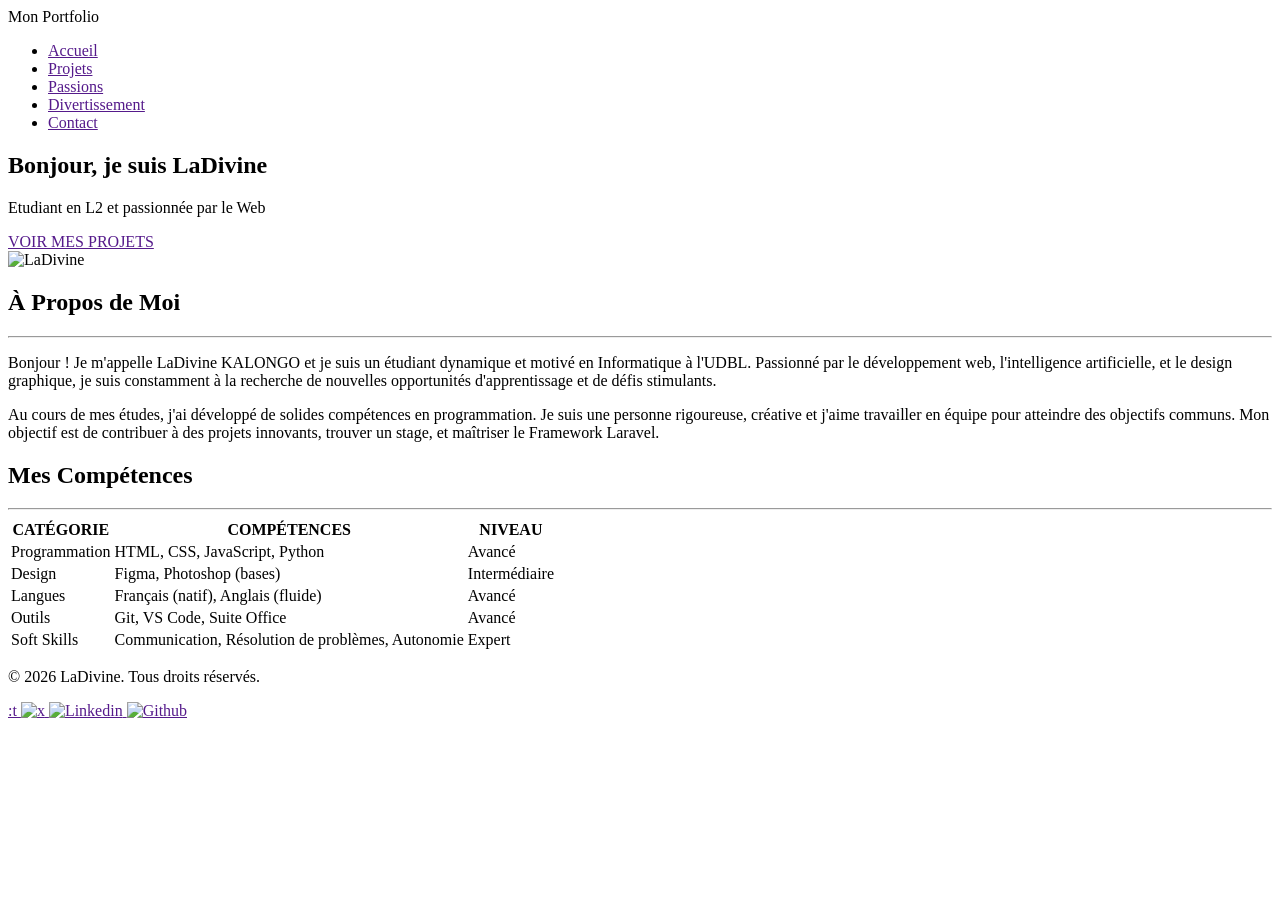
==== index.html @ 78f11c1e "Ajout" ====
<!DOCTYPE html>
<html lang="fr">
<head>
    <meta charset="UTF-8">
    <meta name="viewport" content="width=device-width, initial-scale=1.0">
    <title>Mon Portfolio</title>
</head>
<body>

    <header>
        <nav>
            <div>Mon Portfolio</div>
            <ul>
                <li><a href="">Accueil</a></li>
                <li><a href="">Projets</a></li>
                <li><a href="">Passions</a></li>
                <li><a href="">Divertissement</a></li>
                <li><a href="">Contact</a></li>
            </ul>
        </nav>
    </header>

    <main>
        <section>
            <div>
                <h1>Bonjour, je suis LaDivine</h1>
                <p>Etudiant en L2 et passionnée par le Web</p>
                <a href="">VOIR MES PROJETS</a>
            </div>
            <div>
                <img src="C:\Users\Ladivine\Desktop\Mon-portfolio-2026-main\Image\Ladivine.jpg" alt="LaDivine" width="200">
            </div>
        </section>

        <section>
            <h2>À Propos de Moi</h2>
            <hr>
            <p>
                Bonjour ! Je m'appelle LaDivine KALONGO et je suis un étudiant dynamique et motivé en 
                Informatique à l'UDBL. Passionné par le développement web, l'intelligence artificielle, et le 
                design graphique, je suis constamment à la recherche de nouvelles opportunités 
                d'apprentissage et de défis stimulants.
            </p>
            <p>
                Au cours de mes études, j'ai développé de solides compétences en programmation. Je suis 
                une personne rigoureuse, créative et j'aime travailler en équipe pour atteindre des objectifs 
                communs. Mon objectif est de contribuer à des projets innovants, trouver un stage, et 
                maîtriser le Framework Laravel.
            </p>
        </section>

        <section>
            <h2>Mes Compétences</h2>
            <hr>
            <table>
                <thead>
                    <tr>
                        <th>CATÉGORIE</th>
                        <th>COMPÉTENCES</th>
                        <th>NIVEAU</th>
                    </tr>
                </thead>
                <tbody>
                    <tr>
                        <td>Programmation</td>
                        <td>HTML, CSS, JavaScript, Python</td>
                        <td>Avancé</td>
                    </tr>
                    <tr>
                        <td>Design</td>
                        <td>Figma, Photoshop (bases)</td>
                        <td>Intermédiaire</td>
                    </tr>
                    <tr>
                        <td>Langues</td>
                        <td>Français (natif), Anglais (fluide)</td>
                        <td>Avancé</td>
                    </tr>
                    <tr>
                        <td>Outils</td>
                        <td>Git, VS Code, Suite Office</td>
                        <td>Avancé</td>
                    </tr>
                    <tr>
                        <td>Soft Skills</td>
                        <td>Communication, Résolution de problèmes, Autonomie</td>
                        <td>Expert</td>
                    </tr>
                </tbody>
            </table>
        </section>
    </main>

    <footer>
        <p>© 2026 LaDivine. Tous droits réservés.</p>
        <div>
            <a href="">
:t              <img src="C:\Users\Ladivine\Desktop\Mon-portfolio-2026-main\Image\Twitter.jpg" alt="x" width="50">
            </a>
            <a href="">
                <img src="C:\Users\Ladivine\Desktop\Mon-portfolio-2026-main\Image\Linkedin.jpg" alt="Linkedin" width="50">
            </a>
            <a href="">
                <img src="C:\Users\Ladivine\Desktop\Mon-portfolio-2026-main\Image\Github.jpg" alt="Github" width="50">
            </a>
        </div>
    </footer>

</body>
</html>
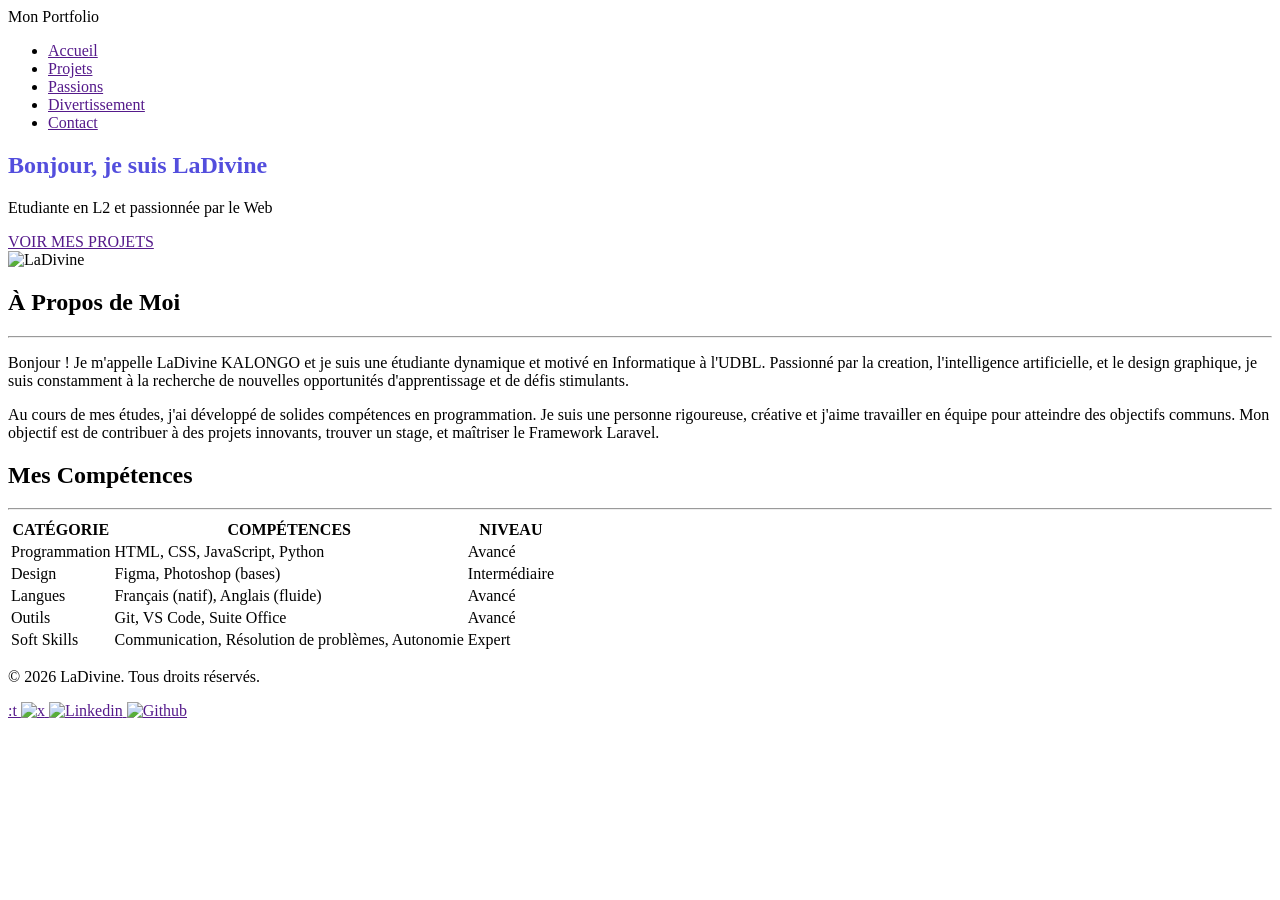
==== commit 39a67f25: "finir la maquette et initialiser le fichier du style" ====
--- a/index.html
+++ b/index.html
@@ -4,8 +4,8 @@
     <meta charset="UTF-8">
     <meta name="viewport" content="width=device-width, initial-scale=1.0">
     <title>Mon Portfolio</title>
-</head>
-<body>
+    <link rel="stylesheet" href="css/style.css">
+    <link rel="stylesheet" href="https://cdnjs.cloudflare.com/ajax/libs/font-awesome/7.0.1/css/all.min.css">
 
     <header>
         <nav>
@@ -24,7 +24,7 @@
         <section>
             <div>
                 <h1>Bonjour, je suis LaDivine</h1>
-                <p>Etudiant en L2 et passionnée par le Web</p>
+                <p>Etudiante en L2 et passionnée par le Web</p>
                 <a href="">VOIR MES PROJETS</a>
             </div>
             <div>
@@ -36,8 +36,8 @@
             <h2>À Propos de Moi</h2>
             <hr>
             <p>
-                Bonjour ! Je m'appelle LaDivine KALONGO et je suis un étudiant dynamique et motivé en 
-                Informatique à l'UDBL. Passionné par le développement web, l'intelligence artificielle, et le 
+                Bonjour ! Je m'appelle LaDivine KALONGO et je suis une étudiante dynamique et motivé en 
+                Informatique à l'UDBL. Passionné par la creation, l'intelligence artificielle, et le 
                 design graphique, je suis constamment à la recherche de nouvelles opportunités 
                 d'apprentissage et de défis stimulants.
             </p>
--- a/css/style.css
+++ b/css/style.css
@@ -0,0 +1,12 @@
+:root {
+        --Violet-doux:#6C63FF;
+        --violet-fonce:#534EDD;
+        --orange-vif:#FFA726;
+        --gris-fonce:#333;
+        --gris-tres-clair:#666;
+        --gris-clair:#F8F8F8;
+        --gris-clair:#EEE;
+    }
+h1{
+    Color: var(--violet-fonce);
+}
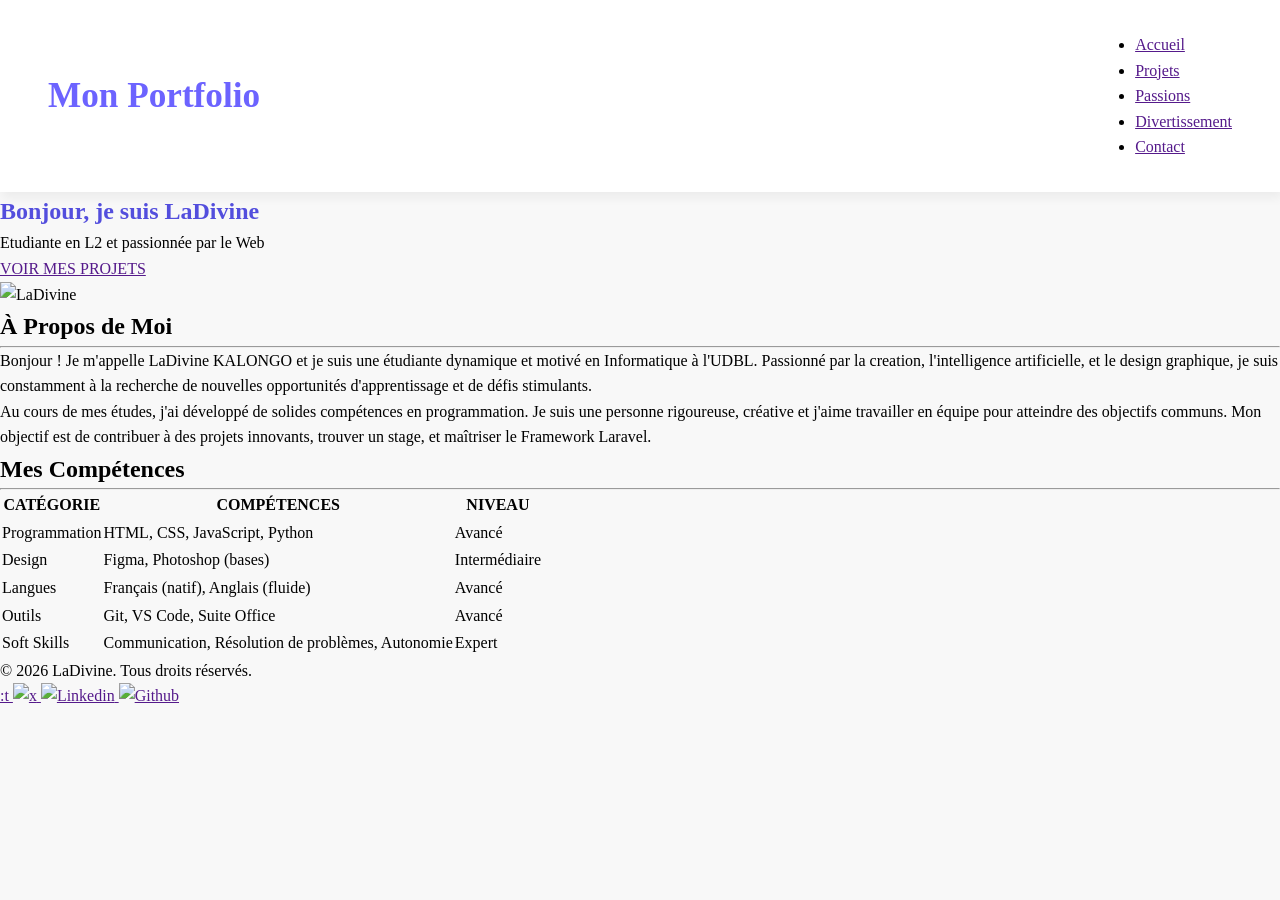
==== commit c0763d0d: "stylisaton du header" ====
--- a/index.html
+++ b/index.html
@@ -6,18 +6,22 @@
     <title>Mon Portfolio</title>
     <link rel="stylesheet" href="css/style.css">
     <link rel="stylesheet" href="https://cdnjs.cloudflare.com/ajax/libs/font-awesome/7.0.1/css/all.min.css">
-
+  <link rel="preconnect" href="https://fonts.googleapis.com">
+<link rel="preconnect" href="https://fonts.gstatic.com" crossorigin>
+<link href="https://ts.googleapis.com/css2?family=Roboto:ital,wght@0,100..900;1,100..900&display=swap" rel="stylesheet">
     <header>
-        <nav>
-            <div>Mon Portfolio</div>
-            <ul>
+        <div>
+            <a href="">Mon Portfolio</a>
+            </div>
+            <nav>
+                <ul>
                 <li><a href="">Accueil</a></li>
                 <li><a href="">Projets</a></li>
                 <li><a href="">Passions</a></li>
                 <li><a href="">Divertissement</a></li>
                 <li><a href="">Contact</a></li>
             </ul>
-        </nav>
+            </nav>
     </header>
 
     <main>
--- a/css/style.css
+++ b/css/style.css
@@ -2,11 +2,43 @@
         --Violet-doux:#6C63FF;
         --violet-fonce:#534EDD;
         --orange-vif:#FFA726;
-        --gris-fonce:#333;
-        --gris-tres-clair:#666;
-        --gris-clair:#F8F8F8;
+        --gris-tres-fonce:#333;
+        --gris-fonce:#666;
+        --gris-tres-claire:#F8F8F8;
         --gris-clair:#EEE;
     }
+
 h1{
-    Color: var(--violet-fonce);
+        color: var(--violet-fonce);
+}
+
+* {
+    margin: 0;
+    padding: 0;
+    box-sizing:border-box;
+}
+
+body {
+    background-color: var(--gris-tres-claire);
+    font-family: Roboto , sans-effet;
+    line-height: 1.6;
+
+}
+
+header{
+    background-color: white;
+    box-shadow: 2px 6px 10px rgba(0, 0,0, 0.05);
+    position:sticky;
+    top: 0;
+    z-index: 100;
+    display: flex;
+    justify-content: space-between;
+    align-items: center;
+    padding: 2rem 3rem;
+}
+header div a {
+    text-decoration: none;
+    font-size: 2.2rem;
+    font-weight: bold;
+    color: var(--Violet-doux);
 }
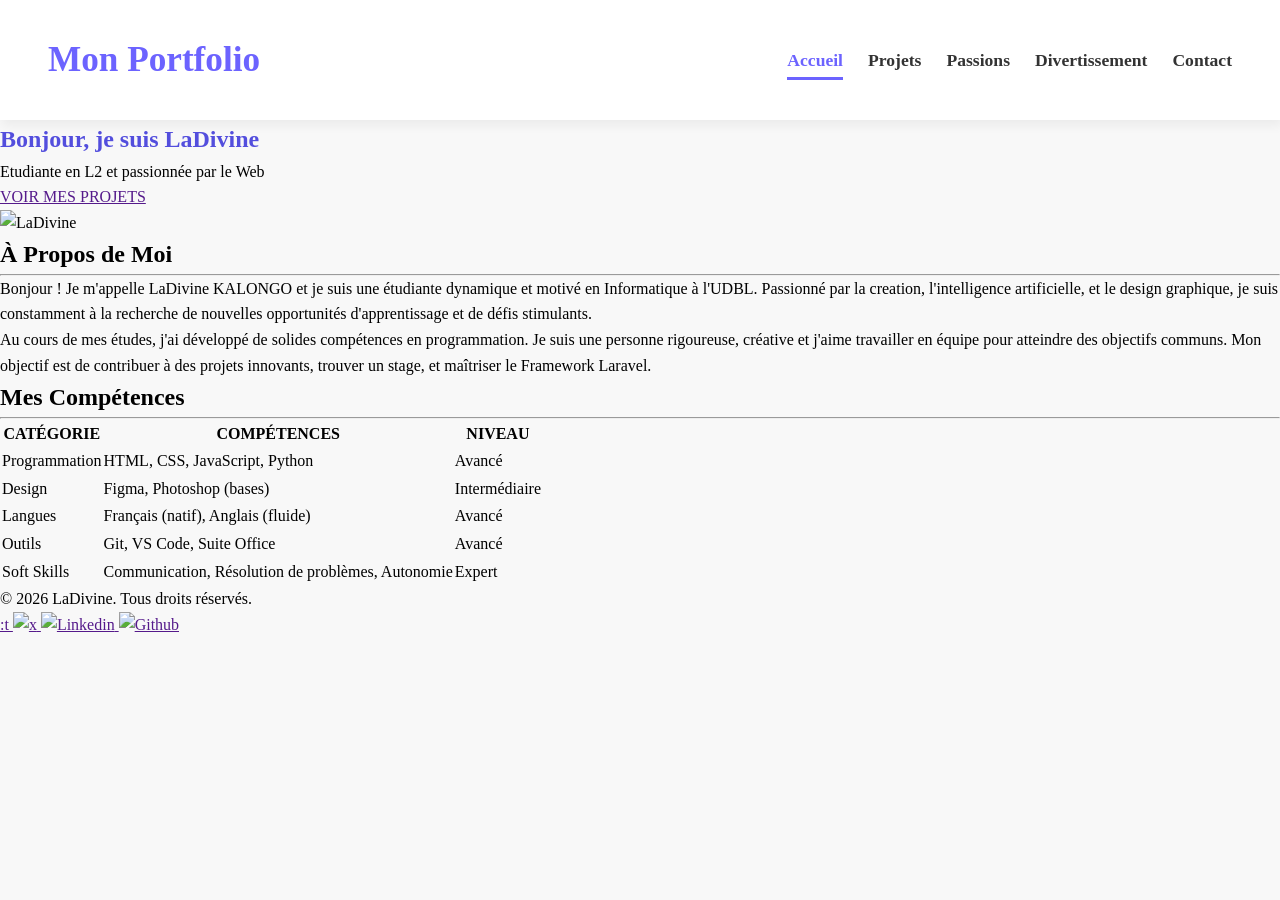
==== commit 455faa4d: "Stylisation du menu et création des autres pages" ====
--- a/index.html
+++ b/index.html
@@ -15,11 +15,11 @@
             </div>
             <nav>
                 <ul>
-                <li><a href="">Accueil</a></li>
-                <li><a href="">Projets</a></li>
-                <li><a href="">Passions</a></li>
-                <li><a href="">Divertissement</a></li>
-                <li><a href="">Contact</a></li>
+                <li><a href="index.html"class="active">Accueil</a></li>
+                <li><a href="Projets.html">Projets</a></li>
+                <li><a href="passion.html">Passions</a></li>
+                <li><a href="Divertissement.html">Divertissement</a></li>
+                <li><a href="Contact.html">Contact</a></li>
             </ul>
             </nav>
     </header>
--- a/css/style.css
+++ b/css/style.css
@@ -40,5 +40,47 @@
     text-decoration: none;
     font-size: 2.2rem;
     font-weight: bold;
+    color: #6C63FF
+}
+
+ul li {
+    list-style: none;
+    margin-left: 25px;
+}
+ul {
+        display:flex;
+}
+ul li a {
+    text-decoration: none;
+    color: var(--gris-tres-fonce);
+    font-weight:600 ;
+    font-size: 1.1rem ;
+    position: relative;
+    padding: 10px 0;;
+}
+ul li a:hover {
+    color:var(--Violet-doux)
+
+
+
+}
+ul li a::after {
+    content: '';
+    position: absolute;
+    left: 0;
+    bottom: 0;
+    height: 3px;
+    background-color: var(--Violet-doux);
+    transition: whidth 0.3s ease;
+}
+
+ul li a:hover::after{
+    width: 100%;
+}
+a.active{
     color: var(--Violet-doux);
+}
+
+a.active::after{
+    width: 100%;
 }
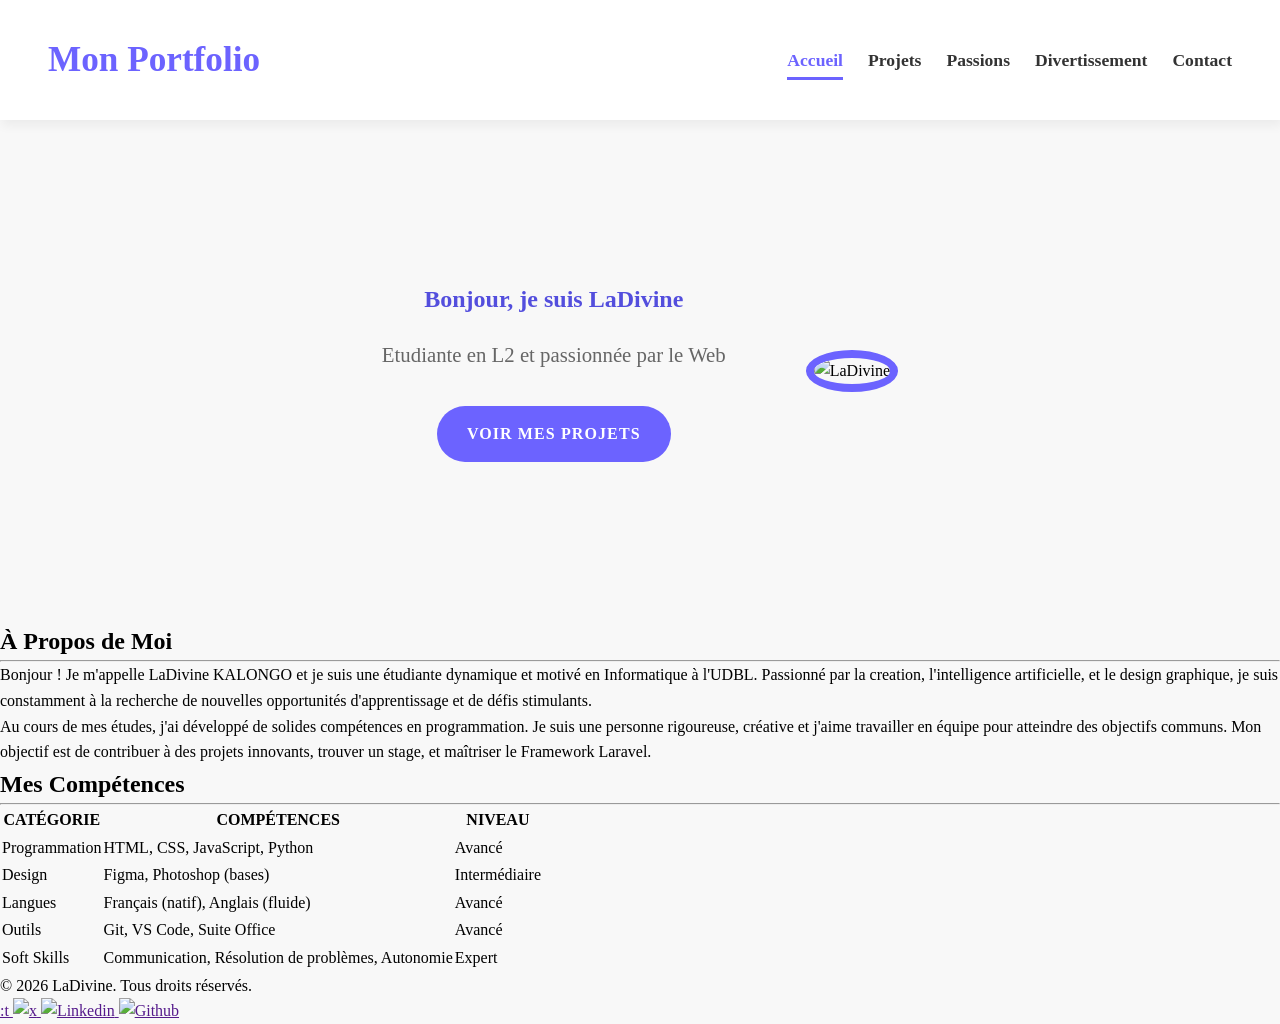
==== commit 5f948e6f: "stylisation de la section presentation" ====
--- a/index.html
+++ b/index.html
@@ -25,14 +25,14 @@
     </header>
 
     <main>
-        <section>
+        <section class="Presentation">
             <div>
                 <h1>Bonjour, je suis LaDivine</h1>
                 <p>Etudiante en L2 et passionnée par le Web</p>
-                <a href="">VOIR MES PROJETS</a>
+                <a href="Projets.html">VOIR MES PROJETS</a>
             </div>
             <div>
-                <img src="C:\Users\Ladivine\Desktop\Mon-portfolio-2026-main\Image\Ladivine.jpg" alt="LaDivine" width="200">
+                <img src="C:\Users\Ladivine\Desktop\Mon-portfolio-2026-main\Image\Ladivine.jpg" alt="LaDivine">
             </div>
         </section>
 
--- a/css/style.css
+++ b/css/style.css
@@ -83,4 +83,50 @@
 
 a.active::after{
     width: 100%;
+}
+.Presentation{
+display: flex;
+justify-content: center;
+align-items: center;
+gap: 5rem;
+text-align: center;
+margin: 10rem 2rem;
+}
+
+.Presentation img{
+    width: 300px;
+    height: 300px;
+    object-fit: cover;
+    border-radius: 50%;
+    border: 8px solid var(--Violet-doux);
+
+}
+.Presentation h1 {
+    color: var(--violet-fonce);
+    font-weight: 1.3em;
+    margin-bottom: 1.2rem;
+}
+.Presentation p{
+    color: var(--gris-fonce);
+    font-size: 1.3rem;
+    margin-bottom: 1.2rem;
+
+}
+.Presentation a {
+    text-decoration: none;
+    display: inline-block;
+    background-color: var(--Violet-doux);
+    color:white;
+    padding: 15px 30px;
+    border-radius: 50px;
+    text-transform: uppercase;
+    letter-spacing: 1.1px;
+    font-weight: 600;
+    margin-top: 1rem;
+    transition: background-color 0.3s ease,transform 0.2s;
+
+}
+.Presentation a:hover {
+    background-color: var(--violet-fonce);
+    transform: translateY(-3px);
 }
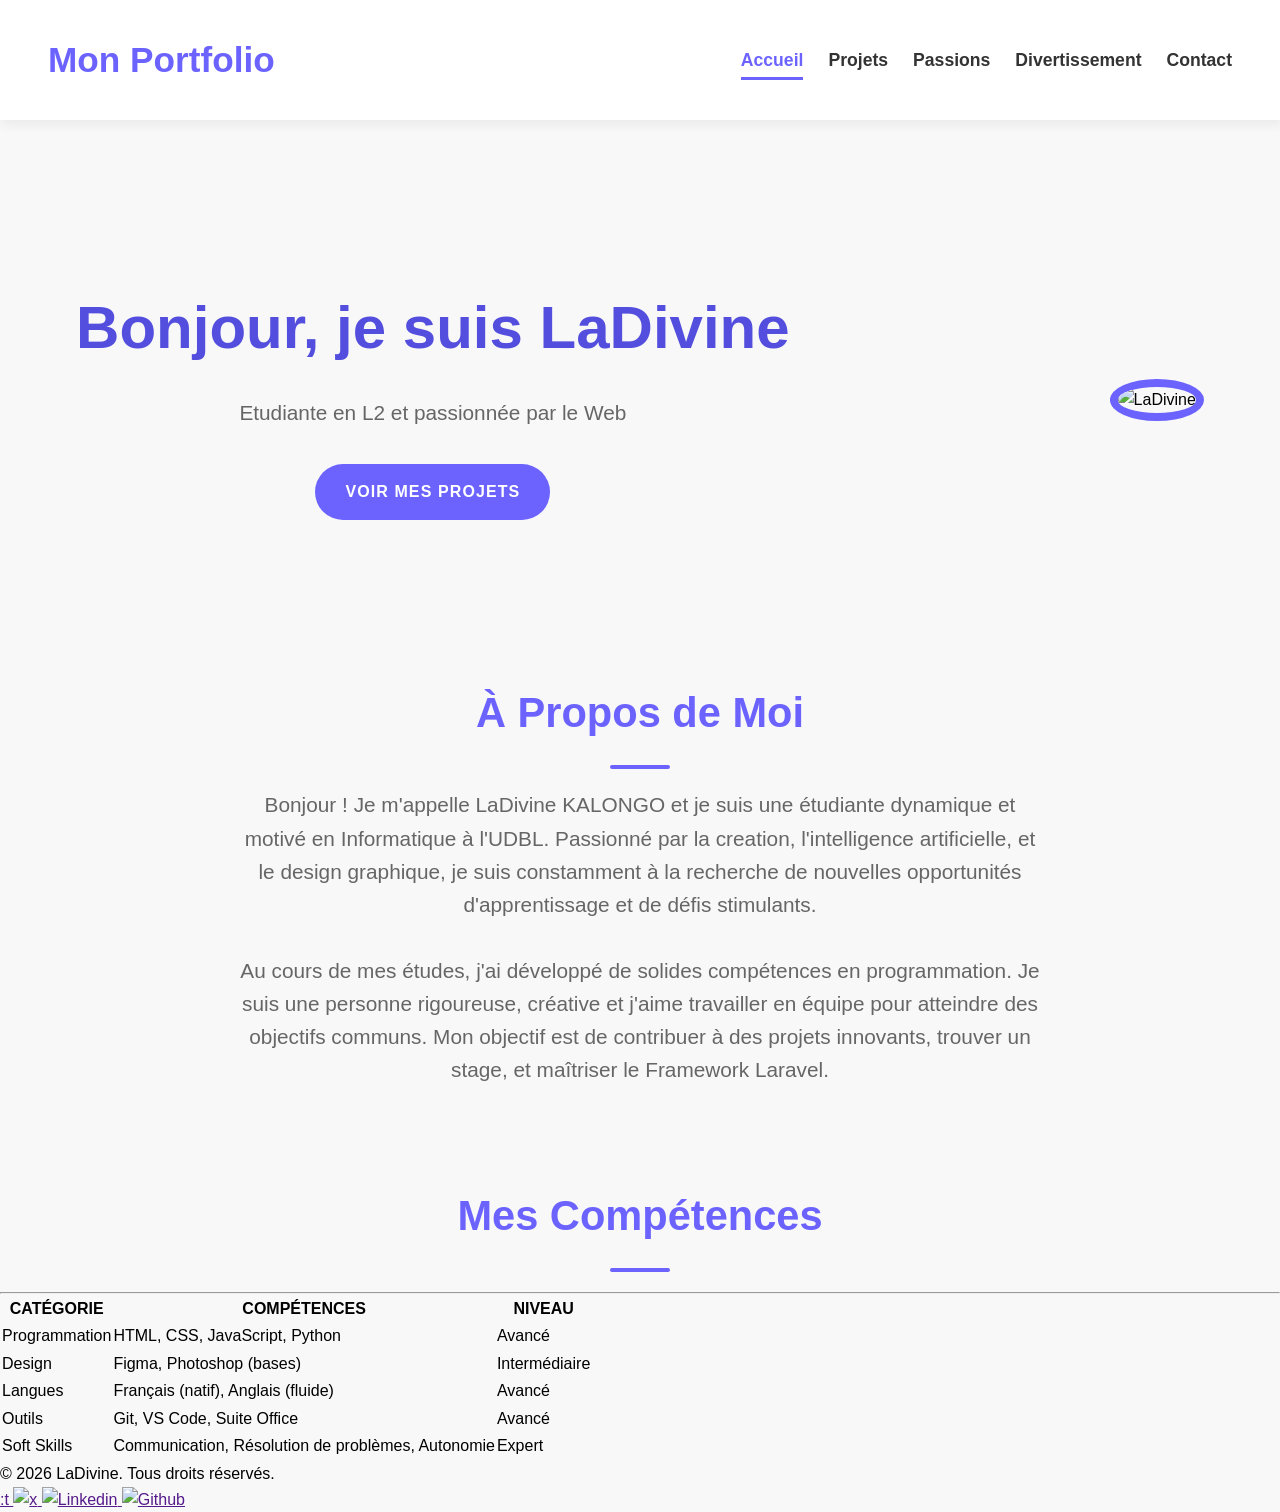
==== commit 4f762e7a: "stylisation de la section apropos" ====
--- a/index.html
+++ b/index.html
@@ -36,9 +36,9 @@
             </div>
         </section>
 
-        <section>
+        <section class="apropos">
             <h2>À Propos de Moi</h2>
-            <hr>
+            <div>
             <p>
                 Bonjour ! Je m'appelle LaDivine KALONGO et je suis une étudiante dynamique et motivé en 
                 Informatique à l'UDBL. Passionné par la creation, l'intelligence artificielle, et le 
@@ -51,6 +51,7 @@
                 communs. Mon objectif est de contribuer à des projets innovants, trouver un stage, et 
                 maîtriser le Framework Laravel.
             </p>
+            </div>
         </section>
 
         <section>
--- a/css/style.css
+++ b/css/style.css
@@ -20,7 +20,7 @@
 
 body {
     background-color: var(--gris-tres-claire);
-    font-family: Roboto , sans-effet;
+    font-family: Arial;
     line-height: 1.6;
 
 }
@@ -88,7 +88,7 @@
 display: flex;
 justify-content: center;
 align-items: center;
-gap: 5rem;
+gap: 20rem;
 text-align: center;
 margin: 10rem 2rem;
 }
@@ -102,8 +102,10 @@
 
 }
 .Presentation h1 {
+    font-family: Arial;
     color: var(--violet-fonce);
-    font-weight: 1.3em;
+    font-size: 60px;
+    font-weight: 700;
     margin-bottom: 1.2rem;
 }
 .Presentation p{
@@ -129,4 +131,31 @@
 .Presentation a:hover {
     background-color: var(--violet-fonce);
     transform: translateY(-3px);
+}
+
+.apropos {
+    width: 800px;
+    margin: 6rem auto;
+    text-align: center;
+}
+section h2{
+    color: var(--Violet-doux);
+    font-size: 2.6rem;
+    font-weight: 700;
+    position: relative;
+    text-align: center;
+}
+section h2::after {
+    content: '';
+    display: block;
+    width: 60px;
+    height: 4px;
+    background-color: var(--Violet-doux);
+    margin: 1.2rem auto ;
+    border-radius: 2px;
+}
+.apropos p {
+    margin-bottom: 2rem;
+    color: var(--gris-fonce);
+    font-size: 1.3rem;
 }
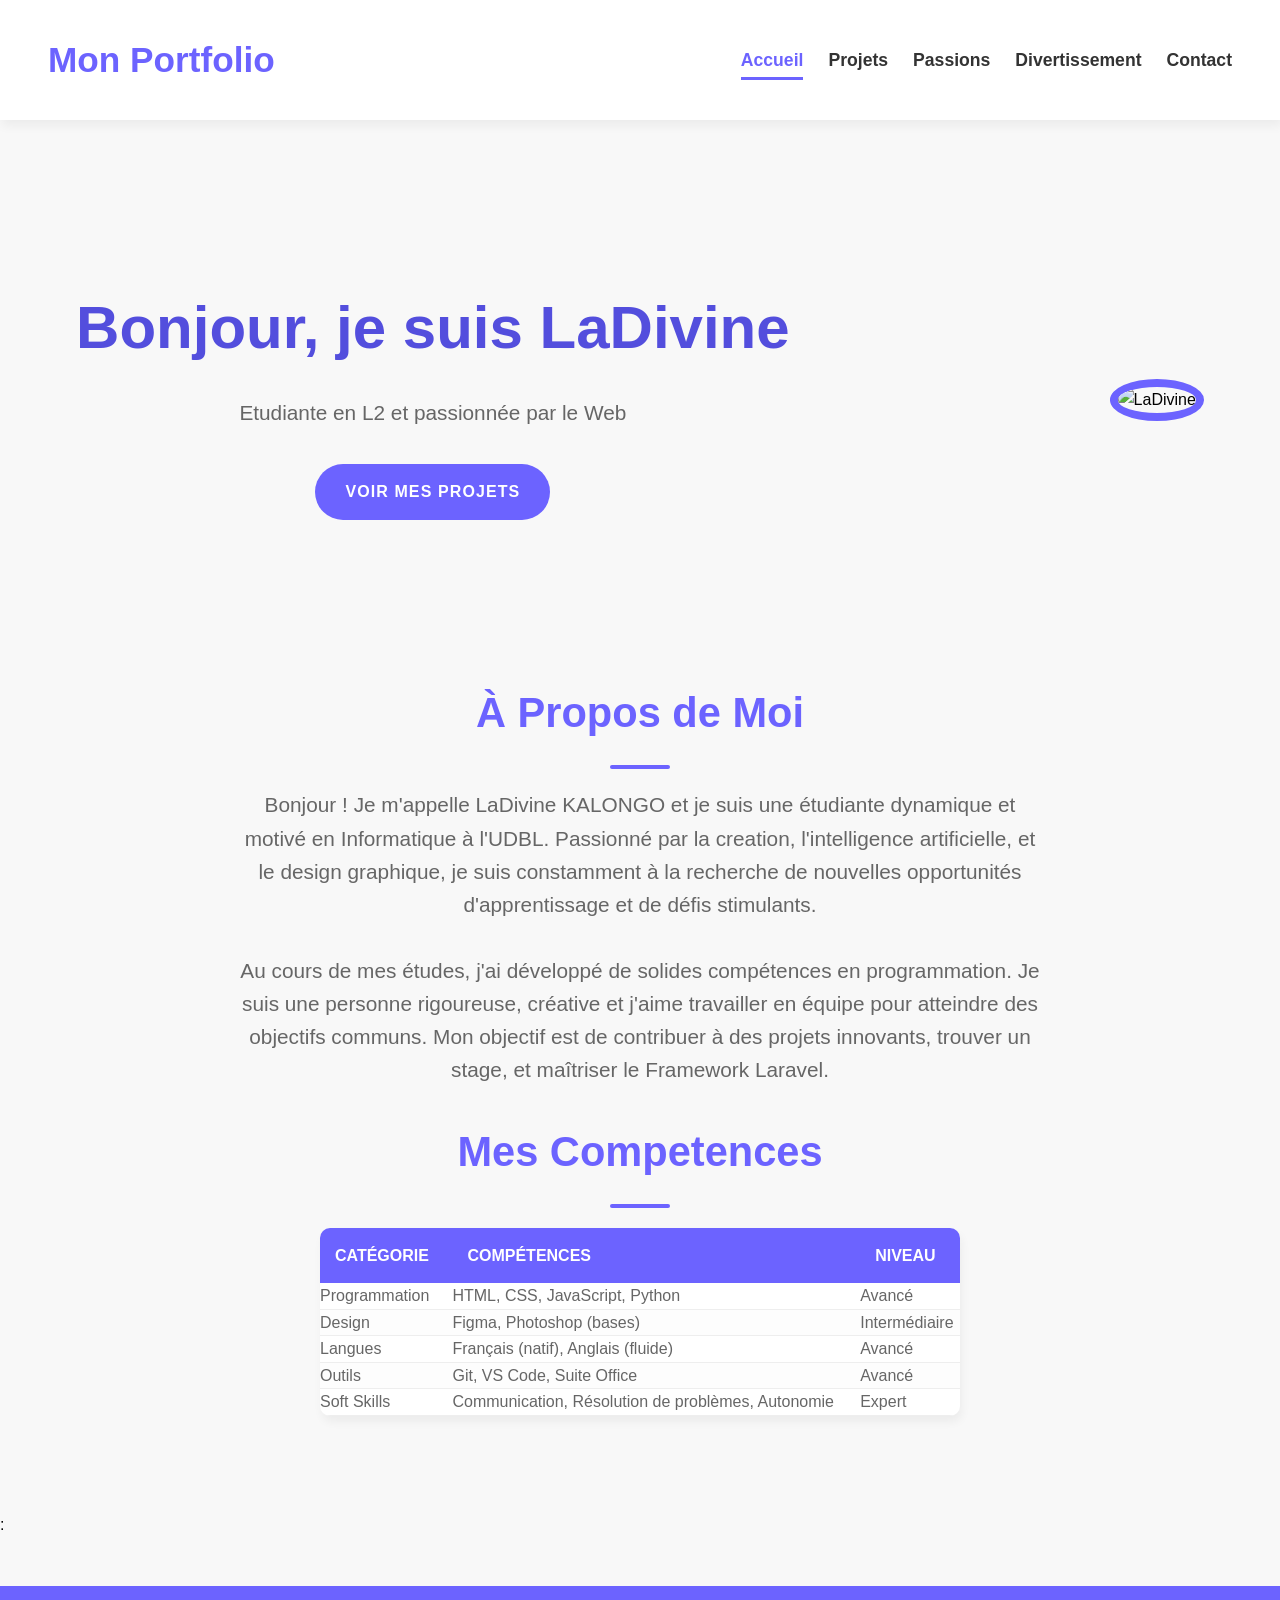
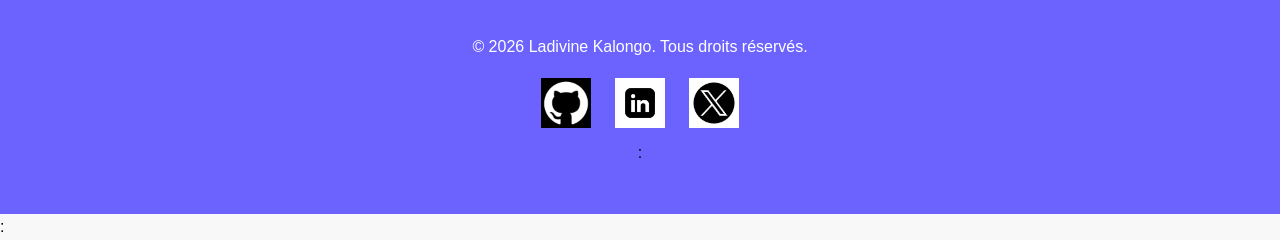
==== commit 463dca52: "stylisation du footer" ====
--- a/index.html
+++ b/index.html
@@ -15,8 +15,8 @@
             </div>
             <nav>
                 <ul>
-                <li><a href="index.html"class="active">Accueil</a></li>
-                <li><a href="Projets.html">Projets</a></li>
+                <li><a href="index.html" class="active">Accueil</a></li>
+                <li><a href="Projets.html" class=>Projets</a></li>
                 <li><a href="passion.html">Passions</a></li>
                 <li><a href="Divertissement.html">Divertissement</a></li>
                 <li><a href="Contact.html">Contact</a></li>
@@ -52,11 +52,10 @@
                 maîtriser le Framework Laravel.
             </p>
             </div>
-        </section>
+            <section>
 
-        <section>
-            <h2>Mes Compétences</h2>
-            <hr>
+        <section class="competences">
+            <h2>Mes Competences</h2>
             <table>
                 <thead>
                     <tr>
@@ -96,20 +95,18 @@
         </section>
     </main>
 
-    <footer>
-        <p>© 2026 LaDivine. Tous droits réservés.</p>
+    :<footer>
         <div>
-            <a href="">
-:t              <img src="C:\Users\Ladivine\Desktop\Mon-portfolio-2026-main\Image\Twitter.jpg" alt="x" width="50">
-            </a>
-            <a href="">
-                <img src="C:\Users\Ladivine\Desktop\Mon-portfolio-2026-main\Image\Linkedin.jpg" alt="Linkedin" width="50">
-            </a>
-            <a href="">
-                <img src="C:\Users\Ladivine\Desktop\Mon-portfolio-2026-main\Image\Github.jpg" alt="Github" width="50">
-            </a>
+          <p>&copy; 2026 Ladivine Kalongo. Tous droits réservés.</p>
+        <div>
+            <a href="#"><img src="Image/Github.jpg"alt="Github"width="50"></a>
+            <a href="#"><img src="Image/Linkedin.jpg"alt="Linkedin"width="50"></a>
+            <a href="#"><img src="Image/Twitter.jpg"alt="Twitter"width="50"></a>
         </div>
-    </footer>
 
-</body>
-</html>+         <div>
+
+    :</footer>
+    :</body>
+     </html>
+     
--- a/css/style.css
+++ b/css/style.css
@@ -150,12 +150,85 @@
     display: block;
     width: 60px;
     height: 4px;
-    background-color: var(--Violet-doux);
+    background-color: var(--Violet-doux); 
     margin: 1.2rem auto ;
     border-radius: 2px;
 }
+
 .apropos p {
     margin-bottom: 2rem;
     color: var(--gris-fonce);
+    font-size: 2px;
+}
+
+.apropos p {
+    margin-bottom: 2rem;
+    color: var(--gris-fonce);
     font-size: 1.3rem;
+}
+
+.competences table {
+    width: 80%;
+    margin: 0 auto;
+    border-collapse: collapse;
+    background-color: #fff;
+    box-shadow: 2px 6px 10px  rgba(0, 0, 0, 0.05);
+    border-radius:10px;
+    overflow: hidden;
+}
+
+.competences table th,.comptence table td {
+    padding: 15px;
+}
+
+.competences table thead{
+    background-color: var(--Violet-doux);
+    color: white;
+    font-weight: 600;
+    text-transform: uppercase;
+    text-align: left;
+}
+
+.competences table tbody td{
+    border-bottom: 1px solid var(--gris-clair);
+    color: var(--gris-fonce);
+    text-align: left;
+}
+
+.competences table tbody tr:nth-child(even) {
+    background-color: #fdfdfd;
+}
+
+.competences table tbody tr {
+    transition: background-color 0.3s ease;
+}
+
+.competences table tbody tr:hover {
+    background-color: var(--gris-tres-claire);
+}
+
+
+footer{
+    margin-top: 3rem;
+    background-color: #6C63FF;
+    padding: 3rem;
+    text-align: center;
+}
+
+footer p {
+color: white;
+margin-bottom: 1.2rem;
+}
+
+footer a {
+    display: inline-block;
+    font-size: 1.6rem;
+    color: white;
+    margin: 0 10px;
+    transition: color 0.3s ease, transform 0.2S ease;
+}
+
+footer a :hover {
+color: #FFA726;
+transform: translate(-3px);
 }
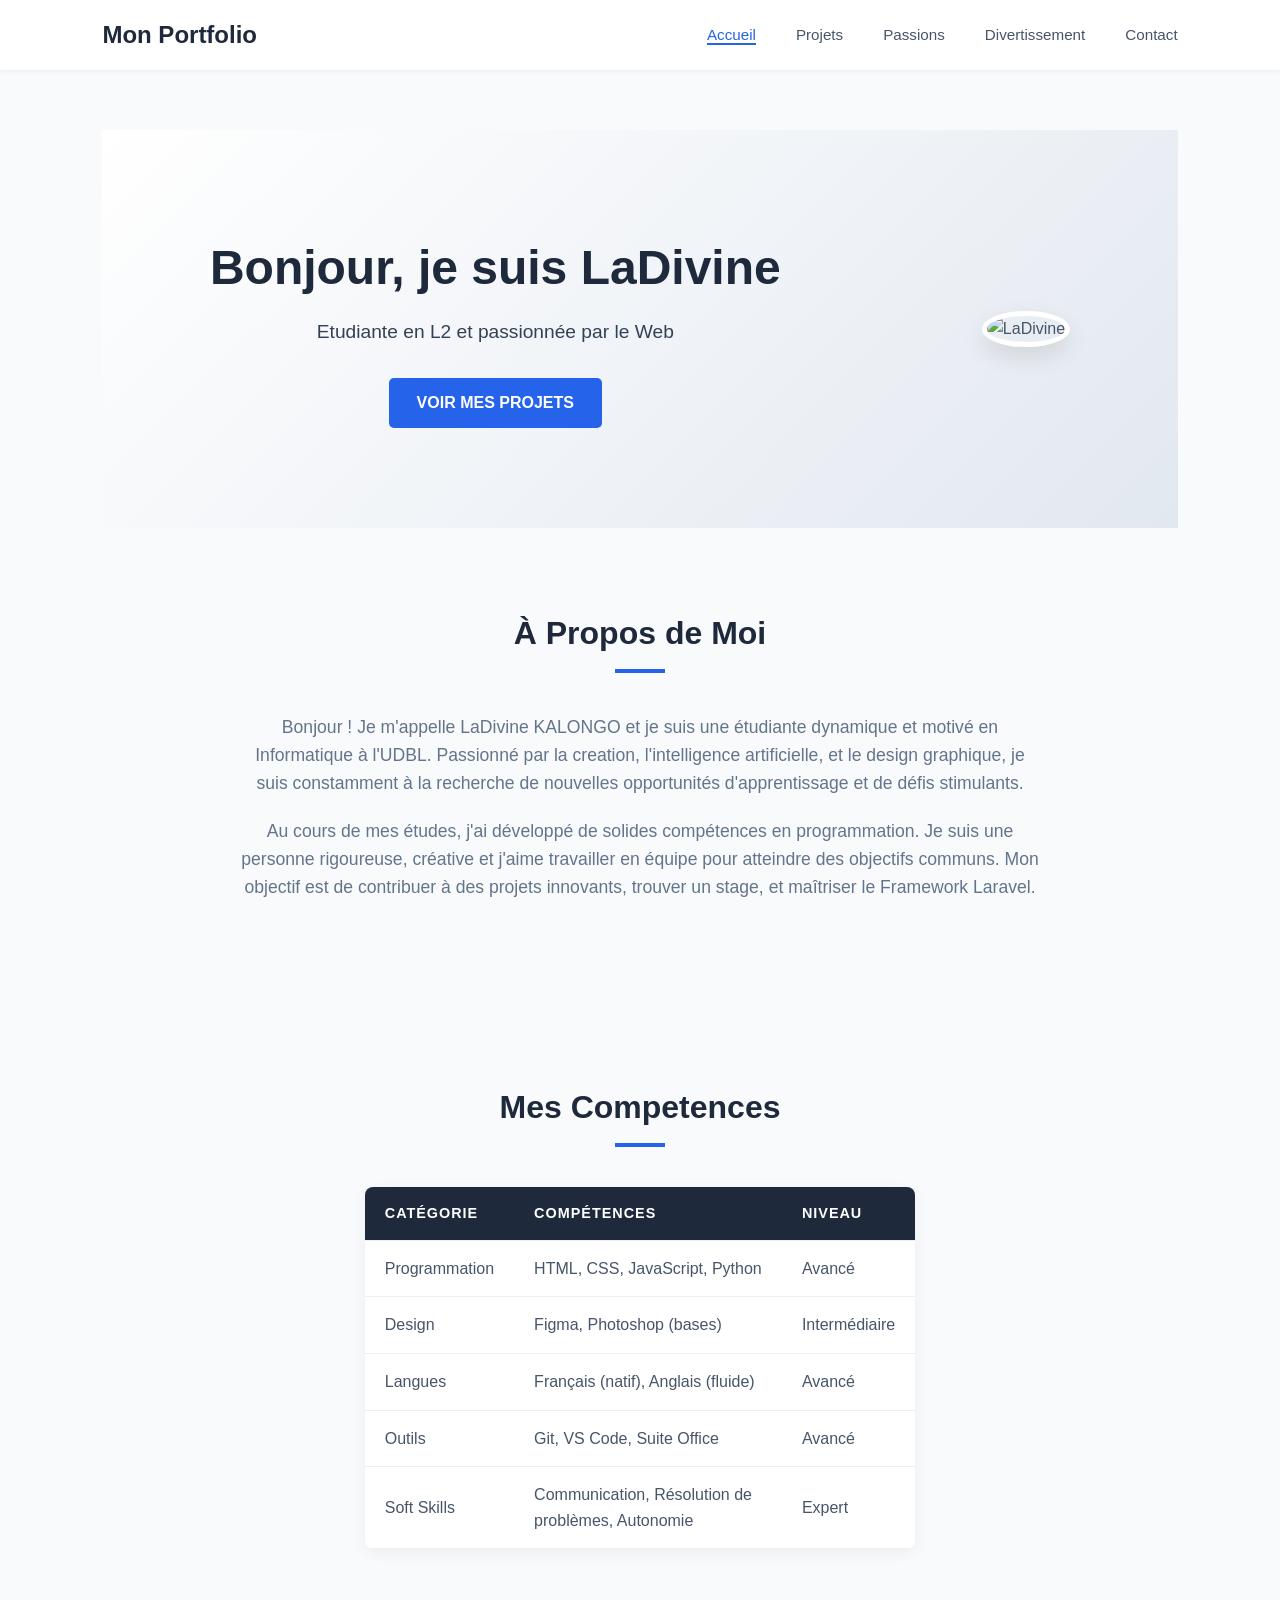
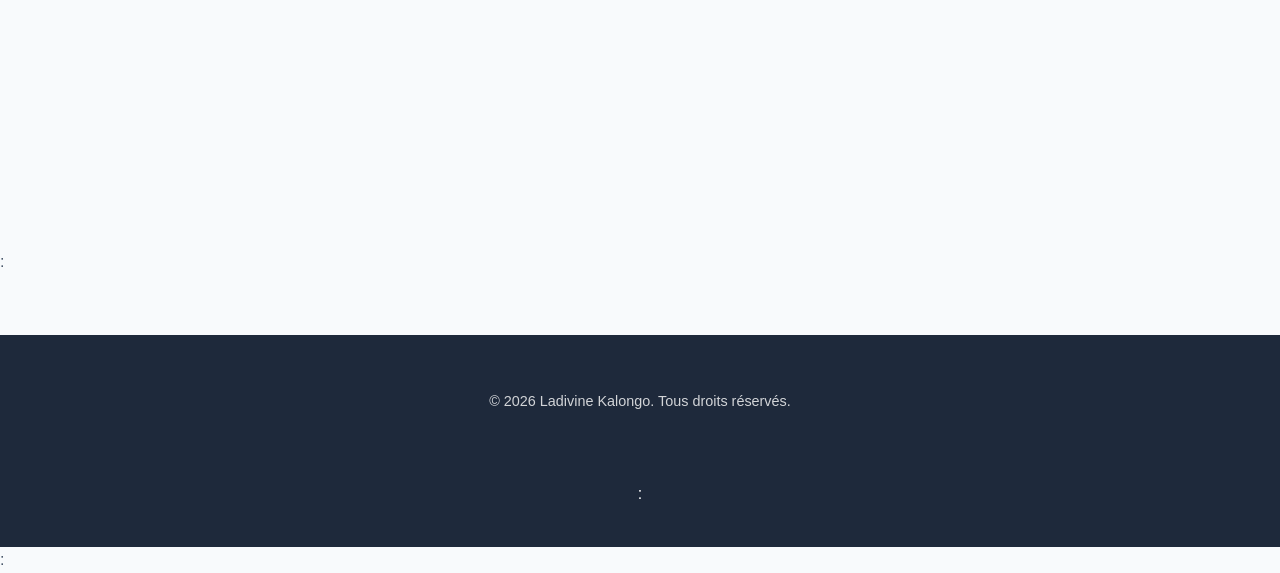
==== commit a6ec924a: "finalisation du projets" ====
--- a/index.html
+++ b/index.html
@@ -5,9 +5,7 @@
     <meta name="viewport" content="width=device-width, initial-scale=1.0">
     <title>Mon Portfolio</title>
     <link rel="stylesheet" href="css/style.css">
-    <link rel="stylesheet" href="https://cdnjs.cloudflare.com/ajax/libs/font-awesome/7.0.1/css/all.min.css">
-  <link rel="preconnect" href="https://fonts.googleapis.com">
-<link rel="preconnect" href="https://fonts.gstatic.com" crossorigin>
+    <link rel="stylesheet" href="https://cdnjs.cloudflare.com/ajax/libs/font-awesome/7.0.1/css/all.min.css" integrity="sha512-2SwdPD6INVrV/lHTZbO2nodKhrnDdJK9/kg2XD1r9uGqPo1cUbujc+IYdlYdEErWNu69gVcYgdxlmVmzTWnetw==" crossorigin="anonymous" referrerpolicy="no-referrer" />
 <link href="https://ts.googleapis.com/css2?family=Roboto:ital,wght@0,100..900;1,100..900&display=swap" rel="stylesheet">
     <header>
         <div>
@@ -99,9 +97,9 @@
         <div>
           <p>&copy; 2026 Ladivine Kalongo. Tous droits réservés.</p>
         <div>
-            <a href="#"><img src="Image/Github.jpg"alt="Github"width="50"></a>
-            <a href="#"><img src="Image/Linkedin.jpg"alt="Linkedin"width="50"></a>
-            <a href="#"><img src="Image/Twitter.jpg"alt="Twitter"width="50"></a>
+            <a href=""><i class="fa-brands fa-linkedin"></i></a>
+            <a href=""><i class="fa-brands fa-github"></i></a>
+            <a href=""><i class="fa-brands fa-twitter"></i></a>
         </div>
 
          <div>
--- a/css/style.css
+++ b/css/style.css
@@ -1,234 +1,913 @@
+/* --- Variables et Reset --- */
 :root {
-        --Violet-doux:#6C63FF;
-        --violet-fonce:#534EDD;
-        --orange-vif:#FFA726;
-        --gris-tres-fonce:#333;
-        --gris-fonce:#666;
-        --gris-tres-claire:#F8F8F8;
-        --gris-clair:#EEE;
-    }
-
-h1{
-        color: var(--violet-fonce);
+    --primary-color: #2563eb;    /* Bleu professionnel */
+    --secondary-color: #1e293b;  /* Ardoise sombre */
+    --accent-color: #3b82f6;
+    --bg-light: #f8fafc;
+    --text-main: #334155;
+    --text-white: #ffffff;
+    --transition: all 0.3s ease;
 }
 
 * {
     margin: 0;
     padding: 0;
-    box-sizing:border-box;
+    box-sizing: border-box;
 }
 
 body {
-    background-color: var(--gris-tres-claire);
-    font-family: Arial;
+    font-family: 'Roboto', sans-serif;
     line-height: 1.6;
-
-}
-
-header{
-    background-color: white;
-    box-shadow: 2px 6px 10px rgba(0, 0,0, 0.05);
-    position:sticky;
-    top: 0;
-    z-index: 100;
+    color: var(--text-main);
+    background-color: var(--bg-light);
+}
+
+/* --- Header & Navigation --- */
+header {
+    background: var(--text-white);
+    padding: 1rem 10%;
     display: flex;
     justify-content: space-between;
     align-items: center;
-    padding: 2rem 3rem;
-}
-header div a {
+    box-shadow: 0 2px 10px rgba(0,0,0,0.1);
+    position: sticky;
+    top: 0;
+    z-index: 1000;
+}
+
+header a {
     text-decoration: none;
-    font-size: 2.2rem;
-    font-weight: bold;
-    color: #6C63FF
-}
-
-ul li {
+    font-weight: 700;
+    color: var(--secondary-color);
+    font-size: 1.5rem;
+}
+
+nav ul {
+    display: flex;
     list-style: none;
-    margin-left: 25px;
-}
-ul {
-        display:flex;
-}
-ul li a {
-    text-decoration: none;
-    color: var(--gris-tres-fonce);
-    font-weight:600 ;
-    font-size: 1.1rem ;
-    position: relative;
-    padding: 10px 0;;
-}
-ul li a:hover {
-    color:var(--Violet-doux)
-
-
-
-}
-ul li a::after {
-    content: '';
-    position: absolute;
-    left: 0;
-    bottom: 0;
-    height: 3px;
-    background-color: var(--Violet-doux);
-    transition: whidth 0.3s ease;
-}
-
-ul li a:hover::after{
-    width: 100%;
-}
-a.active{
-    color: var(--Violet-doux);
-}
-
-a.active::after{
-    width: 100%;
-}
-.Presentation{
-display: flex;
-justify-content: center;
-align-items: center;
-gap: 20rem;
-text-align: center;
-margin: 10rem 2rem;
-}
-
-.Presentation img{
+}
+
+nav ul li {
+    margin-left: 20px;
+}
+
+nav ul li a {
+    font-size: 1rem;
+    font-weight: 500;
+    color: var(--text-main);
+    transition: var(--transition);
+}
+
+nav ul li a:hover, nav ul li a.active {
+    color: var(--primary-color);
+}
+
+/* --- Section Présentation (Hero) --- */
+.Presentation {
+    display: flex;
+    align-items: center;
+    justify-content: space-between;
+    padding: 100px 10%;
+    background: linear-gradient(135deg, #ffffff 0%, #e2e8f0 100%);
+}
+
+.Presentation h1 {
+    font-size: 3rem;
+    color: var(--secondary-color);
+    margin-bottom: 10px;
+}
+
+.Presentation p {
+    font-size: 1.2rem;
+    margin-bottom: 30px;
+    color: var(--text-main);
+}
+
+.Presentation img {
     width: 300px;
     height: 300px;
+    border-radius: 50%;
     object-fit: cover;
-    border-radius: 50%;
-    border: 8px solid var(--Violet-doux);
-
-}
-.Presentation h1 {
-    font-family: Arial;
-    color: var(--violet-fonce);
-    font-size: 60px;
-    font-weight: 700;
-    margin-bottom: 1.2rem;
-}
-.Presentation p{
-    color: var(--gris-fonce);
-    font-size: 1.3rem;
-    margin-bottom: 1.2rem;
-
-}
+    border: 5px solid white;
+    box-shadow: 0 10px 25px rgba(0,0,0,0.1);
+}
+
 .Presentation a {
+    display: inline-block;
+    padding: 12px 28px;
+    background-color: var(--primary-color);
+    color: white;
     text-decoration: none;
-    display: inline-block;
-    background-color: var(--Violet-doux);
-    color:white;
-    padding: 15px 30px;
-    border-radius: 50px;
-    text-transform: uppercase;
-    letter-spacing: 1.1px;
-    font-weight: 600;
-    margin-top: 1rem;
-    transition: background-color 0.3s ease,transform 0.2s;
-
-}
+    border-radius: 5px;
+    font-weight: bold;
+    transition: var(--transition);
+}
+
 .Presentation a:hover {
-    background-color: var(--violet-fonce);
+    background-color: var(--secondary-color);
     transform: translateY(-3px);
 }
 
-.apropos {
-    width: 800px;
-    margin: 6rem auto;
-    text-align: center;
-}
-section h2{
-    color: var(--Violet-doux);
-    font-size: 2.6rem;
-    font-weight: 700;
+/* --- Sections Communes --- */
+section {
+    padding: 80px 10%;
+}
+
+h2 {
+    text-align: center;
+    font-size: 2rem;
+    margin-bottom: 40px;
     position: relative;
-    text-align: center;
-}
-section h2::after {
+    color: var(--secondary-color);
+}
+
+h2::after {
     content: '';
     display: block;
-    width: 60px;
+    width: 50px;
     height: 4px;
-    background-color: var(--Violet-doux); 
-    margin: 1.2rem auto ;
-    border-radius: 2px;
+    background: var(--primary-color);
+    margin: 10px auto;
+}
+
+/* --- À Propos --- */
+.apropos div {
+    max-width: 800px;
+    margin: 0 auto;
+    text-align: center;
 }
 
 .apropos p {
-    margin-bottom: 2rem;
-    color: var(--gris-fonce);
-    font-size: 2px;
-}
-
-.apropos p {
-    margin-bottom: 2rem;
-    color: var(--gris-fonce);
-    font-size: 1.3rem;
-}
-
+    margin-bottom: 20px;
+    font-size: 1.1rem;
+}
+
+/* --- Tableau Compétences --- */
 .competences table {
-    width: 80%;
+    width: 100%;
+    border-collapse: collapse;
+    background: white;
+    border-radius: 8px;
+    overflow: hidden;
+    box-shadow: 0 4px 15px rgba(0,0,0,0.05);
+}
+
+th, td {
+    padding: 15px 20px;
+    text-align: left;
+    border-bottom: 1px solid #eee;
+}
+
+th {
+    background-color: var(--secondary-color);
+    color: white;
+    text-transform: uppercase;
+    font-size: 0.9rem;
+    letter-spacing: 1px;
+}
+
+tr:hover {
+    background-color: #f1f5f9;
+}
+
+/* --- Footer --- */
+footer {
+    background: var(--secondary-color);
+    color: white;
+    padding: 40px 10%;
+    text-align: center;
+}
+
+footer .fa-brands {
+    font-size: 1.5rem;
+    margin: 20px 10px;
+    color: white;
+    transition: var(--transition);
+}
+
+footer .fa-brands:hover {
+    color: var(--primary-color);
+}
+
+/* --- Responsive (Mobile) --- */
+@media (max-width: 768px) {
+    header { flex-direction: column; }
+    nav ul { margin-top: 15px; }
+    .Presentation { flex-direction: column-reverse; text-align: center; }
+    .Presentation img { width: 200px; height: 200px; margin-bottom: 20px; }
+    .Presentation h1 { font-size: 2rem; }
+}
+/* --- Variables (Coordinations avec l'accueil) --- */
+:root {
+    --primary-color: #2563eb;
+    --secondary-color: #1e293b;
+    --bg-light: #f8fafc;
+    --text-main: #334155;
+    --white: #ffffff;
+    --whatsapp: #25d366;
+    --telegram: #0088cc;
+    --shadow: 0 10px 30px rgba(0, 0, 0, 0.1);
+}
+
+/* --- Style Général --- */
+body {
+    font-family: 'Roboto', sans-serif;
+    background-color: var(--bg-light);
+    color: var(--text-main);
+    margin: 0;
+}
+
+/* --- Header (Réutilisé) --- */
+header {
+    background: var(--white);
+    padding: 1rem 10%;
+    display: flex;
+    justify-content: space-between;
+    align-items: center;
+    box-shadow: 0 2px 10px rgba(0,0,0,0.05);
+}
+
+nav ul {
+    display: flex;
+    list-style: none;
+    gap: 20px;
+}
+
+nav ul li a {
+    text-decoration: none;
+    color: var(--text-main);
+    font-weight: 500;
+}
+
+nav ul li a.active {
+    color: var(--primary-color);
+    border-bottom: 2px solid var(--primary-color);
+}
+
+/* --- Section Contact --- */
+.contact-container {
+    max-width: 1000px;
+    margin: 60px auto;
+    padding: 40px;
+    background: var(--white);
+    border-radius: 15px;
+    box-shadow: var(--shadow);
+}
+
+.contact-container h1 {
+    text-align: center;
+    font-size: 2.5rem;
+    color: var(--secondary-color);
+    margin-bottom: 10px;
+}
+
+.contact-container > p {
+    text-align: center;
+    margin-bottom: 40px;
+    color: #64748b;
+}
+
+/* --- Grid de Contact --- */
+.contact-grid {
+    display: grid;
+    grid-template-columns: 1fr 1fr;
+    gap: 40px;
+}
+
+.contact-info h3 {
+    font-size: 1.5rem;
+    margin-bottom: 20px;
+    color: var(--secondary-color);
+}
+
+.contact-info p {
+    margin-bottom: 15px;
+    font-size: 1.1rem;
+}
+
+/* --- Boutons Sociaux --- */
+.social-buttons {
+    margin-top: 30px;
+    display: flex;
+    flex-direction: column;
+    gap: 15px;
+}
+
+.social-buttons a {
+    display: flex;
+    align-items: center;
+    justify-content: center;
+    gap: 10px;
+    padding: 12px;
+    border-radius: 8px;
+    text-decoration: none;
+    color: white;
+    font-weight: bold;
+    transition: transform 0.3s ease;
+}
+
+.btn-whatsapp { background-color: var(--whatsapp); }
+.btn-telegram { background-color: var(--telegram); }
+
+.social-buttons a:hover {
+    transform: scale(1.02);
+    opacity: 0.9;
+}
+
+/* --- Formulaire --- */
+.contact-form {
+    display: flex;
+    flex-direction: column;
+    gap: 20px;
+}
+
+.form-group {
+    display: flex;
+    flex-direction: column;
+    gap: 8px;
+}
+
+.form-group label {
+    font-weight: 600;
+    font-size: 0.9rem;
+}
+
+.form-group input, 
+.form-group textarea {
+    padding: 12px;
+    border: 1px solid #cbd5e1;
+    border-radius: 6px;
+    font-family: inherit;
+    font-size: 1rem;
+    transition: border-color 0.3s ease;
+}
+
+.form-group input:focus, 
+.form-group textarea:focus {
+    outline: none;
+    border-color: var(--primary-color);
+    box-shadow: 0 0 0 3px rgba(37, 99, 235, 0.1);
+}
+
+.btn-submit {
+    background-color: var(--primary-color);
+    color: white;
+    padding: 14px;
+    border: none;
+    border-radius: 6px;
+    font-size: 1rem;
+    font-weight: bold;
+    cursor: pointer;
+    transition: background 0.3s ease;
+}
+
+.btn-submit:hover {
+    background-color: var(--secondary-color);
+}
+
+/* --- Footer --- */
+footer {
+    text-align: center;
+    padding: 40px;
+    background: var(--secondary-color);
+    color: white;
+    margin-top: 60px;
+}
+
+footer .fa-brands {
+    font-size: 1.5rem;
+    margin: 10px;
+    color: white;
+}
+
+/* --- Responsive --- */
+@media (max-width: 768px) {
+    .contact-grid {
+        grid-template-columns: 1fr;
+    }
+    
+    .contact-container {
+        margin: 20px;
+        padding: 20px;
+    }
+}
+/* --- Variables globales --- */
+:root {
+    --primary: #2563eb;
+    --dark: #1e293b;
+    --light-bg: #f8fafc;
+    --text: #334155;
+    --white: #ffffff;
+    --shadow: 0 10px 20px rgba(0, 0, 0, 0.05);
+    --transition: all 0.4s cubic-bezier(0.175, 0.885, 0.32, 1.275);
+}
+
+/* --- Mise en page de base --- */
+body {
+    font-family: 'Roboto', sans-serif;
+    background-color: var(--light-bg);
+    color: var(--text);
+    margin: 0;
+    line-height: 1.6;
+}
+
+main {
+    padding: 60px 8%;
+    text-align: center;
+}
+
+main h1 {
+    font-size: 2.5rem;
+    color: var(--dark);
+    margin-bottom: 10px;
+}
+
+main p {
+    color: #64748b;
+    margin-bottom: 50px;
+    font-size: 1.1rem;
+}
+
+/* --- Grille de Divertissement --- */
+.Divertissement {
+    display: grid;
+    grid-template-columns: repeat(auto-fit, minmax(300px, 1fr));
+    gap: 30px;
+    padding: 20px 0;
+}
+
+/* --- Style des Figures (Cartes) --- */
+figure {
+    background: var(--white);
+    margin: 0;
+    border-radius: 15px;
+    overflow: hidden;
+    box-shadow: var(--shadow);
+    transition: var(--transition);
+    position: relative;
+    cursor: pointer;
+}
+
+figure:hover {
+    transform: translateY(-10px);
+    box-shadow: 0 15px 30px rgba(0, 0, 0, 0.15);
+}
+
+figure img {
+    width: 100%;
+    height: 250px;
+    object-fit: cover; /* Important pour que toutes les images aient la même taille */
+    display: block;
+    transition: transform 0.5s ease;
+}
+
+figure:hover img {
+    transform: scale(1.1);
+}
+
+/* --- Légendes (Figcaption) --- */
+figcaption {
+    padding: 20px;
+    font-weight: 700;
+    color: var(--dark);
+    background: var(--white);
+    font-size: 1.1rem;
+    border-top: 1px solid #f1f5f9;
+}
+
+/* --- Navigation & Header --- */
+header {
+    background: var(--white);
+    padding: 1rem 8%;
+    display: flex;
+    justify-content: space-between;
+    align-items: center;
+    box-shadow: 0 2px 10px rgba(0,0,0,0.05);
+    position: sticky;
+    top: 0;
+    z-index: 1000;
+}
+
+header a {
+    text-decoration: none;
+    font-weight: bold;
+    color: var(--dark);
+}
+
+nav ul {
+    display: flex;
+    list-style: none;
+    gap: 20px;
+}
+
+nav ul li a {
+    color: var(--text);
+    font-weight: 500;
+    transition: 0.3s;
+}
+
+nav ul li a.active {
+    color: var(--primary);
+    border-bottom: 2px solid var(--primary);
+}
+
+/* --- Footer --- */
+footer {
+    background: var(--dark);
+    color: white;
+    padding: 40px 0;
+    margin-top: 60px;
+    text-align: center;
+}
+
+footer div {
+    margin-top: 15px;
+}
+
+footer .fa-brands {
+    color: white;
+    font-size: 1.5rem;
+    margin: 0 10px;
+    transition: 0.3s;
+}
+
+footer .fa-brands:hover {
+    color: var(--primary);
+}
+
+/* --- Responsive --- */
+@media (max-width: 768px) {
+    .Divertissement {
+        grid-template-columns: 1fr;
+    }
+    
+    main h1 {
+        font-size: 2rem;
+    }
+}
+/* --- Variables et Fondations --- */
+:root {
+    --primary-color: #2563eb;
+    --dark-blue: #0f172a;
+    --text-color: #334155;
+    --bg-light: #f1f5f9;
+    --white: #ffffff;
+    --shadow: 0 10px 25px -5px rgba(0, 0, 0, 0.1), 0 8px 10px -6px rgba(0, 0, 0, 0.1);
+    --transition: all 0.4s ease;
+}
+
+* {
+    margin: 0;
+    padding: 0;
+    box-sizing: border-box;
+}
+
+body {
+    font-family: 'Roboto', sans-serif;
+    background-color: var(--bg-light);
+    color: var(--text-color);
+    line-height: 1.6;
+}
+
+/* --- Header --- */
+header {
+    background: var(--white);
+    padding: 1.2rem 8%;
+    display: flex;
+    justify-content: space-between;
+    align-items: center;
+    box-shadow: 0 2px 15px rgba(0,0,0,0.05);
+    position: sticky;
+    top: 0;
+    z-index: 1000;
+}
+
+.logo a {
+    text-decoration: none;
+    font-size: 1.4rem;
+    font-weight: 800;
+    color: var(--dark-blue);
+    letter-spacing: -0.5px;
+}
+
+nav ul {
+    display: flex;
+    list-style: none;
+    gap: 25px;
+}
+
+nav ul li a {
+    text-decoration: none;
+    color: var(--text-color);
+    font-weight: 500;
+    font-size: 0.95rem;
+    transition: var(--transition);
+}
+
+nav ul li a:hover, nav ul li a.active {
+    color: var(--primary-color);
+}
+
+/* --- Main Content --- */
+main {
+    padding: 60px 8%;
+    max-width: 1400px;
     margin: 0 auto;
-    border-collapse: collapse;
-    background-color: #fff;
-    box-shadow: 2px 6px 10px  rgba(0, 0, 0, 0.05);
-    border-radius:10px;
+    text-align: center;
+}
+
+h1 {
+    font-size: 2.8rem;
+    color: var(--dark-blue);
+    margin-bottom: 10px;
+    font-weight: 900;
+}
+
+main > p {
+    font-size: 1.1rem;
+    color: #64748b;
+    margin-bottom: 50px;
+}
+
+/* --- Gallery Grid (Passions) --- */
+.Card {
+    display: grid;
+    grid-template-columns: repeat(auto-fit, minmax(320px, 1fr));
+    gap: 30px;
+    padding-bottom: 40px;
+}
+
+figure {
+    position: relative;
+    background: var(--white);
+    border-radius: 20px;
     overflow: hidden;
-}
-
-.competences table th,.comptence table td {
-    padding: 15px;
-}
-
-.competences table thead{
-    background-color: var(--Violet-doux);
-    color: white;
+    box-shadow: var(--shadow);
+    transition: var(--transition);
+    height: 400px; /* Hauteur fixe pour une grille harmonieuse */
+}
+
+figure img {
+    width: 100%;
+    height: 100%;
+    object-fit: cover;
+    transition: transform 0.6s ease;
+}
+
+/* --- Overlay & Caption --- */
+figcaption {
+    position: absolute;
+    bottom: 0;
+    left: 0;
+    width: 100%;
+    padding: 25px;
+    background: linear-gradient(transparent, rgba(0, 0, 0, 0.8));
+    color: var(--white);
     font-weight: 600;
-    text-transform: uppercase;
+    font-size: 1.1rem;
     text-align: left;
-}
-
-.competences table tbody td{
-    border-bottom: 1px solid var(--gris-clair);
-    color: var(--gris-fonce);
-    text-align: left;
-}
-
-.competences table tbody tr:nth-child(even) {
-    background-color: #fdfdfd;
-}
-
-.competences table tbody tr {
-    transition: background-color 0.3s ease;
-}
-
-.competences table tbody tr:hover {
-    background-color: var(--gris-tres-claire);
-}
-
-
-footer{
-    margin-top: 3rem;
-    background-color: #6C63FF;
-    padding: 3rem;
-    text-align: center;
+    transform: translateY(10px);
+    transition: var(--transition);
+    opacity: 0.9;
+}
+
+/* --- Hover Effects --- */
+figure:hover {
+    transform: translateY(-10px);
+    box-shadow: 0 20px 30px -10px rgba(0, 0, 0, 0.2);
+}
+
+figure:hover img {
+    transform: scale(1.1);
+}
+
+figure:hover figcaption {
+    transform: translateY(0);
+    opacity: 1;
+}
+
+/* --- Footer --- */
+footer {
+    background: var(--dark-blue);
+    color: var(--white);
+    padding: 50px 8% 30px;
+    text-align: center;
+    margin-top: 50px;
 }
 
 footer p {
-color: white;
-margin-bottom: 1.2rem;
-}
-
-footer a {
-    display: inline-block;
-    font-size: 1.6rem;
-    color: white;
+    opacity: 0.8;
+    font-size: 0.9rem;
+}
+
+.social-links {
+    margin-top: 20px;
+    display: flex;
+    justify-content: center;
+    gap: 20px;
+}
+
+.social-links a {
+    color: var(--white);
+    font-size: 1.5rem;
+    transition: var(--transition);
+    opacity: 0.7;
+}
+
+.social-links a:hover {
+    opacity: 1;
+    color: var(--primary-color);
+    transform: translateY(-3px);
+}
+
+/* --- Responsive Layout --- */
+@media (max-width: 768px) {
+    h1 { font-size: 2.2rem; }
+    header {
+        flex-direction: column;
+        padding: 1rem;
+    }
+    nav ul {
+        margin-top: 15px;
+        gap: 15px;
+        font-size: 0.85rem;
+    }
+    .Card {
+        grid-template-columns: 1fr; /* Une seule colonne sur mobile */
+    }
+    figure {
+        height: 300px;
+    }
+}
+/* --- Variables --- */
+:root {
+    --primary: #2563eb;
+    --dark: #1e293b;
+    --light-bg: #f8fafc;
+    --text: #475569;
+    --white: #ffffff;
+    --shadow: 0 10px 15px -3px rgba(0, 0, 0, 0.1);
+    --transition: all 0.3s ease;
+}
+
+/* --- Global --- */
+body {
+    font-family: 'Roboto', sans-serif;
+    background-color: var(--light-bg);
+    color: var(--text);
+    margin: 0;
+}
+
+/* --- Header & Nav --- */
+header {
+    background: var(--white);
+    padding: 1rem 8%;
+    display: flex;
+    justify-content: space-between;
+    align-items: center;
+    box-shadow: 0 2px 5px rgba(0,0,0,0.05);
+    position: sticky;
+    top: 0;
+    z-index: 1000;
+}
+
+.logo a {
+    text-decoration: none;
+    font-size: 1.5rem;
+    font-weight: 700;
+    color: var(--dark);
+}
+
+nav ul {
+    display: flex;
+    list-style: none;
+    gap: 20px;
+}
+
+nav ul li a {
+    text-decoration: none;
+    color: var(--text);
+    font-weight: 500;
+    transition: var(--transition);
+}
+
+nav ul li a:hover, nav ul li a.active {
+    color: var(--primary);
+}
+
+/* --- Projets Section --- */
+.projets-section {
+    padding: 60px 8%;
+}
+
+.intro {
+    text-align: center;
+    margin-bottom: 50px;
+}
+
+.intro h1 {
+    font-size: 2.5rem;
+    color: var(--dark);
+    margin-bottom: 10px;
+}
+
+/* --- Grid Container --- */
+.container {
+    display: grid;
+    grid-template-columns: repeat(auto-fit, minmax(300px, 1fr));
+    gap: 30px;
+}
+
+/* --- Card Style --- */
+.Card {
+    background: var(--white);
+    border-radius: 15px;
+    overflow: hidden;
+    box-shadow: var(--shadow);
+    transition: var(--transition);
+    display: flex;
+    flex-direction: column;
+}
+
+.Card:hover {
+    transform: translateY(-10px);
+    box-shadow: 0 20px 25px -5px rgba(0, 0, 0, 0.1);
+}
+
+.card-image img {
+    width: 100%;
+    height: 200px;
+    object-fit: cover;
+    border-bottom: 1px solid #eee;
+}
+
+.card-content {
+    padding: 20px;
+    flex-grow: 1;
+    display: flex;
+    flex-direction: column;
+}
+
+.card-content h3 {
+    margin: 0 0 10px 0;
+    color: var(--dark);
+}
+
+.card-content p {
+    font-size: 0.95rem;
+    margin-bottom: 20px;
+    flex-grow: 1;
+}
+
+/* --- Buttons in Card --- */
+.card-links {
+    display: flex;
+    gap: 10px;
+}
+
+.card-links a {
+    text-decoration: none;
+    padding: 8px 15px;
+    border-radius: 5px;
+    font-size: 0.9rem;
+    font-weight: 500;
+    transition: var(--transition);
+}
+
+.btn-code {
+    background: #f1f5f9;
+    color: var(--dark);
+}
+
+.btn-demo {
+    background: var(--primary);
+    color: var(--white);
+}
+
+.btn-code:hover { background: #e2e8f0; }
+.btn-demo:hover { background: #1d4ed8; }
+
+/* --- Footer --- */
+footer {
+    background: var(--dark);
+    color: white;
+    text-align: center;
+    padding: 40px 0;
+    margin-top: 60px;
+}
+
+.social-footer a {
+    color: white;
+    font-size: 1.5rem;
     margin: 0 10px;
-    transition: color 0.3s ease, transform 0.2S ease;
-}
-
-footer a :hover {
-color: #FFA726;
-transform: translate(-3px);
+    transition: var(--transition);
+}
+
+.social-footer a:hover {
+    color: var(--primary);
+}
+
+/* --- Responsive --- */
+@media (max-width: 600px) {
+    .projets-section { padding: 40px 5%; }
 }
